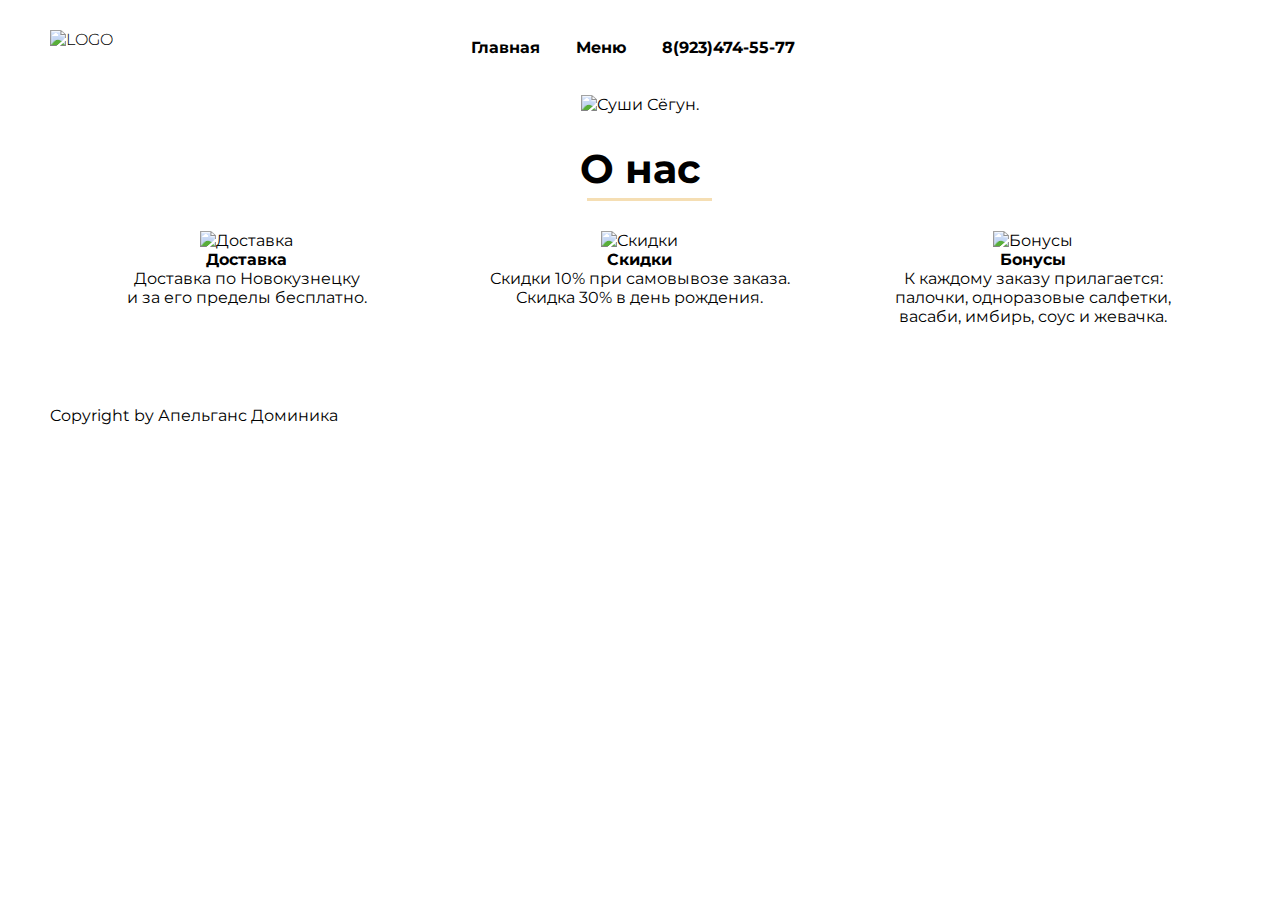
==== index.html @ c0917623 "Add files via upload" ====
<!DOCTYPE html>
<html lang="en">
<head>
	<meta charset="utf-8">
	<title>Shogun</title>
	<link rel="stylesheet" href="style.css">
  <script type="text/javascript" src="script.js"></script>
  <link href="https://fonts.googleapis.com/css2?family=Montserrat&display=swap" rel="stylesheet">
</head>  

<header>
  <div class="logo"><p><img src=".\images\logo.jpg" height="48" width="48" alt="Logo"></p></div>
      <nav> 
       <div class="topnav" id="myTopnav">
        <a href="..\Главная\index.html">Главная</a>
        <a href="..\Меню\index1.html">Меню</a>
        <span class=”phone-small”><a href=”tel:+79234745577>8(923)474-55-77<span></a>
        <a href="..\Главная\index.html" id="menu" class="icon">&#9776;</a>
       </div>
      </nav>
</header>

<body>
<div class="img"><img src=".\images\banner.png" height="420" width="1349" alt="Суши Сёгун."></div>

<main>
	<div class="main__team">
    <div class="wraper">
		<h1>О нас</h1>
		<div class="line"></div>
    
    <div class="team__cards">
		<div class="card"></div>
    <div class="photo"></div>
    <p><img src=".\images\dostavka.png" height="80" width="80" alt="Доставка"></p>
    <h4 class="name">Доставка</h4>
    <p>Доставка по Новокузнецку</p>
    <p>и за его пределы бесплатно.</p>
	</div>
    <div class="team__cards">
    <div class="card"></div>
    <div class="photo"></div>
    <p><img src=".\images\sales.png" height="80" width="80" alt="Скидки"></p>
    <h4 class="name">Скидки</h4>
    <p>Скидки 10% при самовывозе заказа.</p>
    <p>Скидка 30% в день рождения.</p>
  </div>
    <div class="team__cards">
    <div class="card"></div>
    <div class="photo"></div>
    <p><img src=".\images\bonus.png" height="80" width="80" alt="Бонусы"></p>
    <h4 class="name">Бонусы</h4>
    <p>К каждому заказу прилагается:</p>
    <p> палочки, одноразовые салфетки,</p>
    <p> васаби, имбирь, соус и жевачка.</p>
  </div>
  </div>
</div>




</main>

<script src="script.js"></script>
</body>
<footer> Copyright by Апельганс Доминика</footer>
</html>
---- style.css ----
*{
	margin: 0;
	padding: 0;
	font-family: 'Montserrat', sans-serif;
}
a{
	text-decoration: none;
}
li{
	list-style: none;
}
body {
	font-family: 'Montserrat', sans-serif;
	padding: 0 50px;
}
header{
	width: 100%;
	background: #ffffff;
	display: flex;
    height: 80px;
    color: #4F5665;
    font-weight: 300;
}
.logo{
	text-transform: uppercase;
    color: #000;
    cursor: pointer;
    margin-top: 30px;
    margin-left: 0;
}
nav{
	margin-top: 38px;
	margin-left: 29%;
	font-family: 'Montserrat', sans-serif;
}
.topnav a{
	color: #000;
	text-align: left;
	padding: 12px 16px;
	font-size: 16px;
	font-weight: bold;
	font-family: 'Montserrat', sans-serif;
}
.topnav a:hover{
	border-bottom: 3px solid #f5deb3;
}
.topnav .icon{
	display: none;
}

.img{
    margin-top:15px;
    margin-bottom:20px; 
	text-align: center;
}



	.main__team{
		background:#ffffff;
		text-align: center;
		padding: 10px 0 10px 0;
		color: #000; 
	}
	.main__team h1{
        font-size: 40px;
        padding-bottom: 5px;
        margin: 0px;
	}        
	.line{
		width: 125px;
		height: 3px;
		background:  #f5deb3;
		position: relative;
		left: 45.5%;
		margin-bottom: 0px;
	}
    .team__cards{
    	background:#ffffff;
		text-align: center;
		padding: 30px 0 80px 0;
		color: #000;
		width: 33.3333%; 
	    float: left; 
    }







@media screen and (max-width: 1200px) {
	nav{
		margin-left: 20%;
	}
}
@media screen and (max-width: 1105px) {
	nav{
		margin-left: 10%;
	}
}
@media screen and (max-width: 1010px) {
	.topnav a{
		display: none;
	}
	.topnav a.icon{
		float: right;
		margin-top: -17px;
		display: block;
		color: #fff;
	}
	nav{
		width: 100%;
	}
	.topnav.responsive{
		position: relative;
		top: 50px;
		left: -200px;
	}
	header .topnav.responsive{
		height: 340px;
	}
	.topnav.responsive a.icon{
		position: absolute;
		top: -50px;
		left: -200px;
	}
	.topnav.responsive a{
		float: none;
		display: block;
		text-align: left;
	}
}
footer {
height:80px; 
width:100%;
display: block;
}
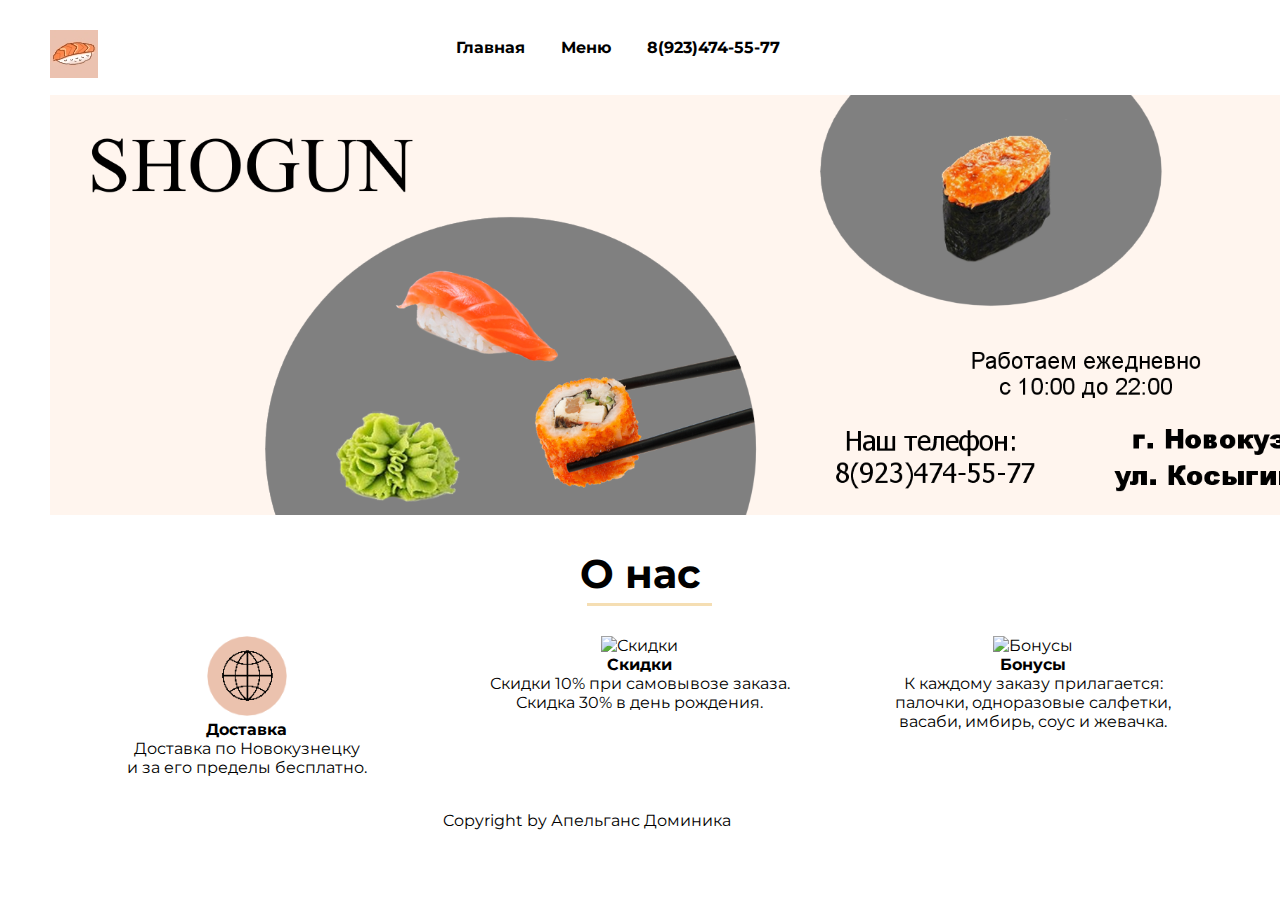
==== commit 4ec9efb6: "Update index.html" ====
--- a/index.html
+++ b/index.html
@@ -9,19 +9,19 @@
 </head>  
 
 <header>
-  <div class="logo"><p><img src=".\images\logo.jpg" height="48" width="48" alt="Logo"></p></div>
+  <div class="logo"><p><img src="logo.jpg" height="48" width="48" alt="Logo"></p></div>
       <nav> 
        <div class="topnav" id="myTopnav">
-        <a href="..\Главная\index.html">Главная</a>
-        <a href="..\Меню\index1.html">Меню</a>
+        <a href="index.html">Главная</a>
+        <a href="index1.html">Меню</a>
         <span class=”phone-small”><a href=”tel:+79234745577>8(923)474-55-77<span></a>
-        <a href="..\Главная\index.html" id="menu" class="icon">&#9776;</a>
+        <a href="index.html" id="menu" class="icon">&#9776;</a>
        </div>
       </nav>
 </header>
 
 <body>
-<div class="img"><img src=".\images\banner.png" height="420" width="1349" alt="Суши Сёгун."></div>
+<div class="img"><img src="banner.png" height="420" width="1349" alt="Суши Сёгун."></div>
 
 <main>
 	<div class="main__team">
@@ -32,7 +32,7 @@
     <div class="team__cards">
 		<div class="card"></div>
     <div class="photo"></div>
-    <p><img src=".\images\dostavka.png" height="80" width="80" alt="Доставка"></p>
+    <p><img src="dostavka.png" height="80" width="80" alt="Доставка"></p>
     <h4 class="name">Доставка</h4>
     <p>Доставка по Новокузнецку</p>
     <p>и за его пределы бесплатно.</p>
@@ -40,7 +40,7 @@
     <div class="team__cards">
     <div class="card"></div>
     <div class="photo"></div>
-    <p><img src=".\images\sales.png" height="80" width="80" alt="Скидки"></p>
+    <p><img src="sales.png" height="80" width="80" alt="Скидки"></p>
     <h4 class="name">Скидки</h4>
     <p>Скидки 10% при самовывозе заказа.</p>
     <p>Скидка 30% в день рождения.</p>
@@ -48,7 +48,7 @@
     <div class="team__cards">
     <div class="card"></div>
     <div class="photo"></div>
-    <p><img src=".\images\bonus.png" height="80" width="80" alt="Бонусы"></p>
+    <p><img src="bonus.png" height="80" width="80" alt="Бонусы"></p>
     <h4 class="name">Бонусы</h4>
     <p>К каждому заказу прилагается:</p>
     <p> палочки, одноразовые салфетки,</p>
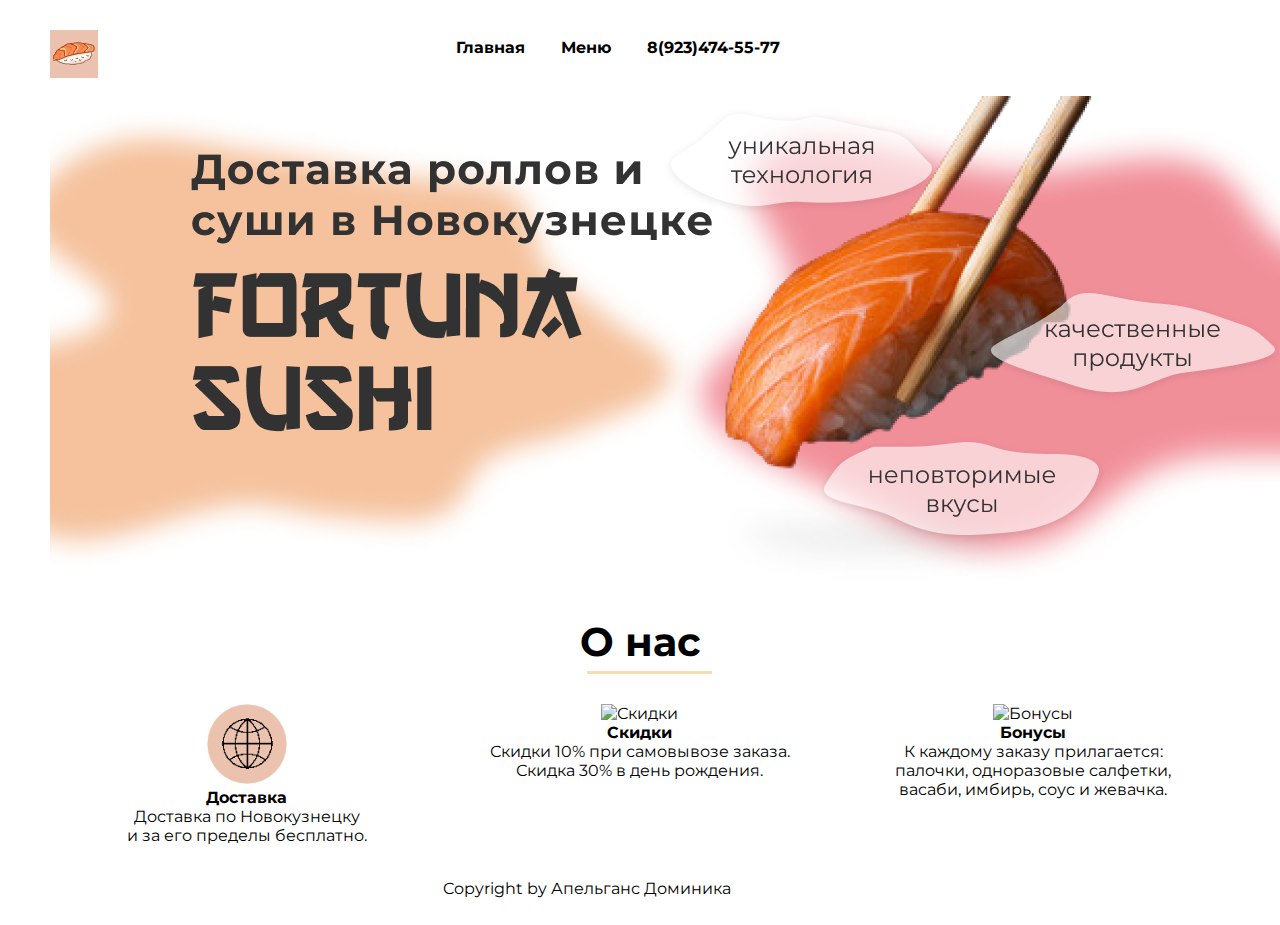
==== commit 06776f51: "Update index.html" ====
--- a/index.html
+++ b/index.html
@@ -21,7 +21,7 @@
 </header>
 
 <body>
-<div class="img"><img src="banner.png" height="420" width="1349" alt="Суши Сёгун."></div>
+<div class="img"><img src="banner.png" height="488" width="1366" alt="Суши Сёгун."></div>
 
 <main>
 	<div class="main__team">
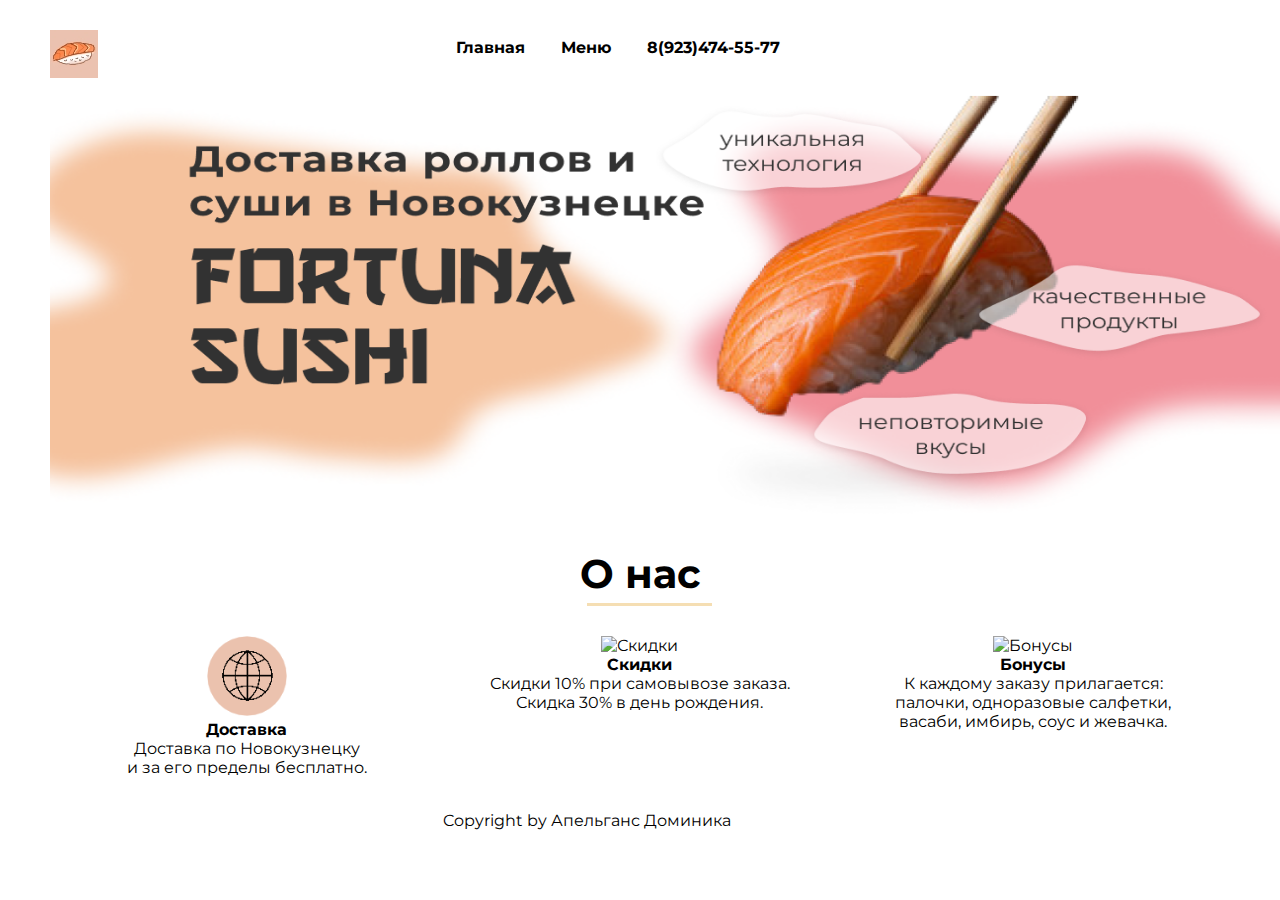
==== commit b6f346dc: "Update index.html" ====
--- a/index.html
+++ b/index.html
@@ -21,7 +21,7 @@
 </header>
 
 <body>
-<div class="img"><img src="banner.png" height="488" width="1366" alt="Суши Сёгун."></div>
+<div class="img"><img src="banner.png" height="420" width="1349" alt="Суши Сёгун."></div>
 
 <main>
 	<div class="main__team">
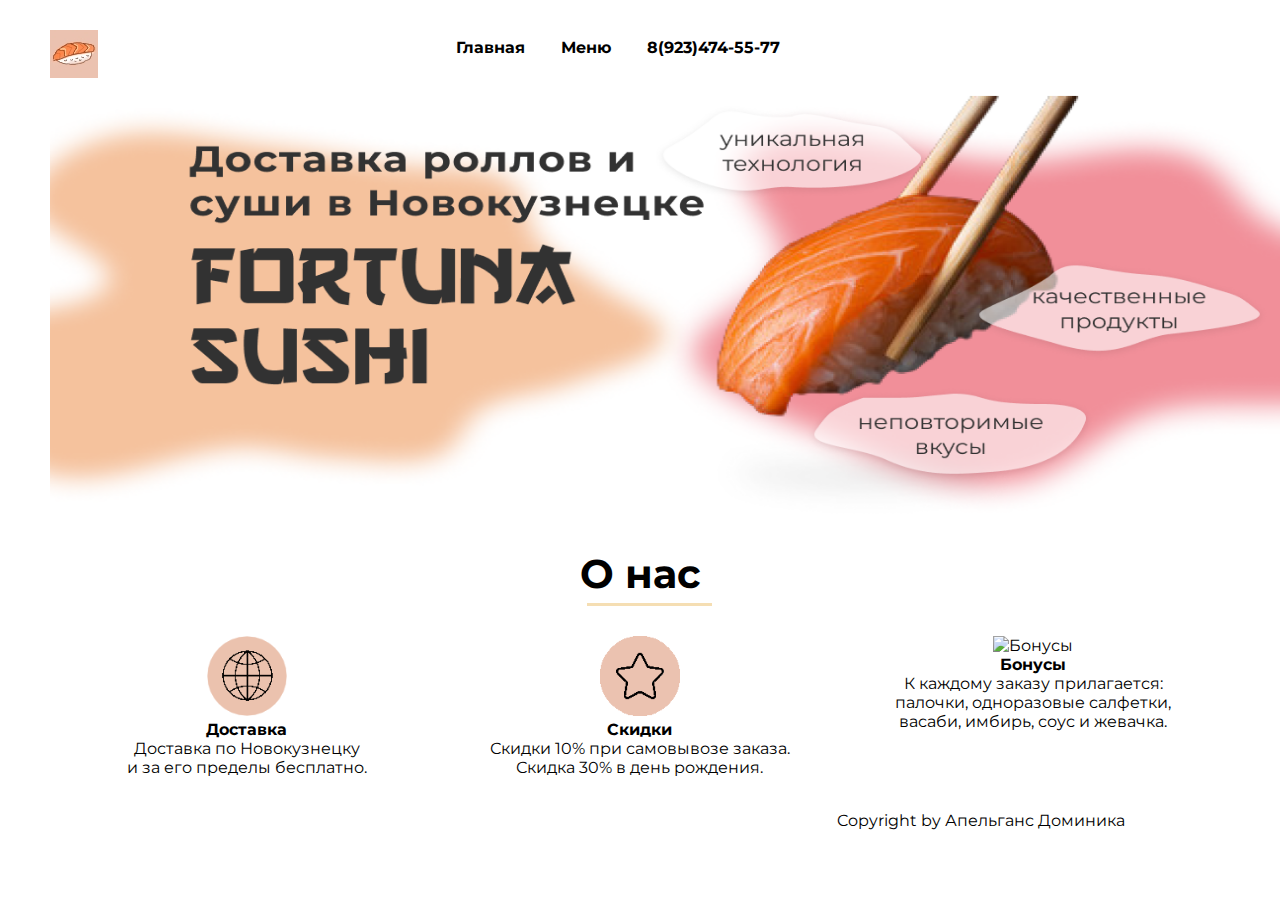
==== commit 7bc6c3bb: "Update index.html" ====
--- a/index.html
+++ b/index.html
@@ -40,7 +40,7 @@
     <div class="team__cards">
     <div class="card"></div>
     <div class="photo"></div>
-    <p><img src="sales.png" height="80" width="80" alt="Скидки"></p>
+    <p><img src="skidki.png" height="80" width="80" alt="Скидки"></p>
     <h4 class="name">Скидки</h4>
     <p>Скидки 10% при самовывозе заказа.</p>
     <p>Скидка 30% в день рождения.</p>
@@ -48,7 +48,7 @@
     <div class="team__cards">
     <div class="card"></div>
     <div class="photo"></div>
-    <p><img src="bonus.png" height="80" width="80" alt="Бонусы"></p>
+    <p><img src="bonusi-i-podarki.png" height="80" width="80" alt="Бонусы"></p>
     <h4 class="name">Бонусы</h4>
     <p>К каждому заказу прилагается:</p>
     <p> палочки, одноразовые салфетки,</p>
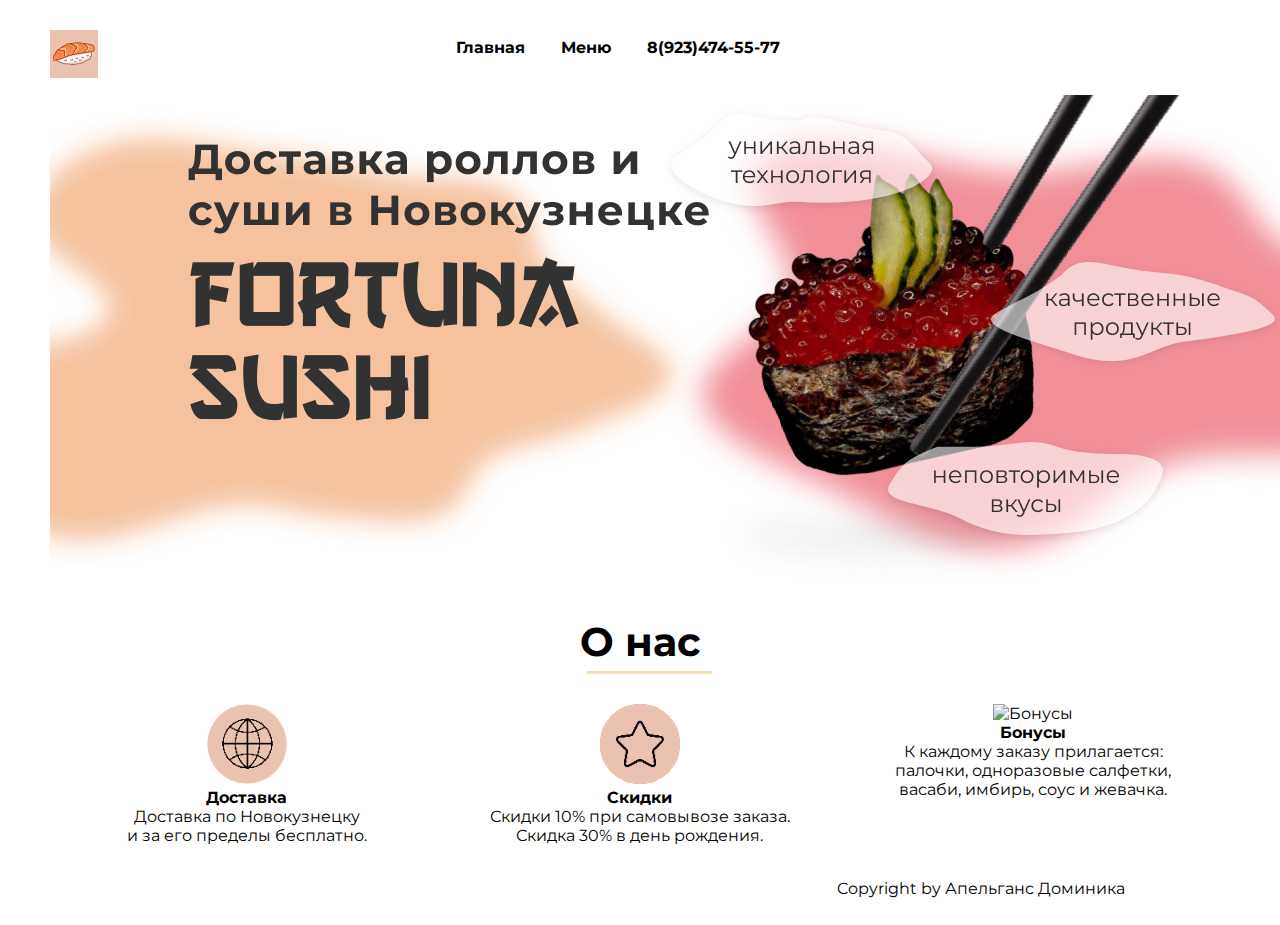
==== commit e5c44dc0: "Update index.html" ====
--- a/index.html
+++ b/index.html
@@ -21,7 +21,7 @@
 </header>
 
 <body>
-<div class="img"><img src="banner.png" height="420" width="1349" alt="Суши Сёгун."></div>
+<div class="img"><img src="banner.png" height="488" width="1366" alt="Суши Сёгун."></div>
 
 <main>
 	<div class="main__team">
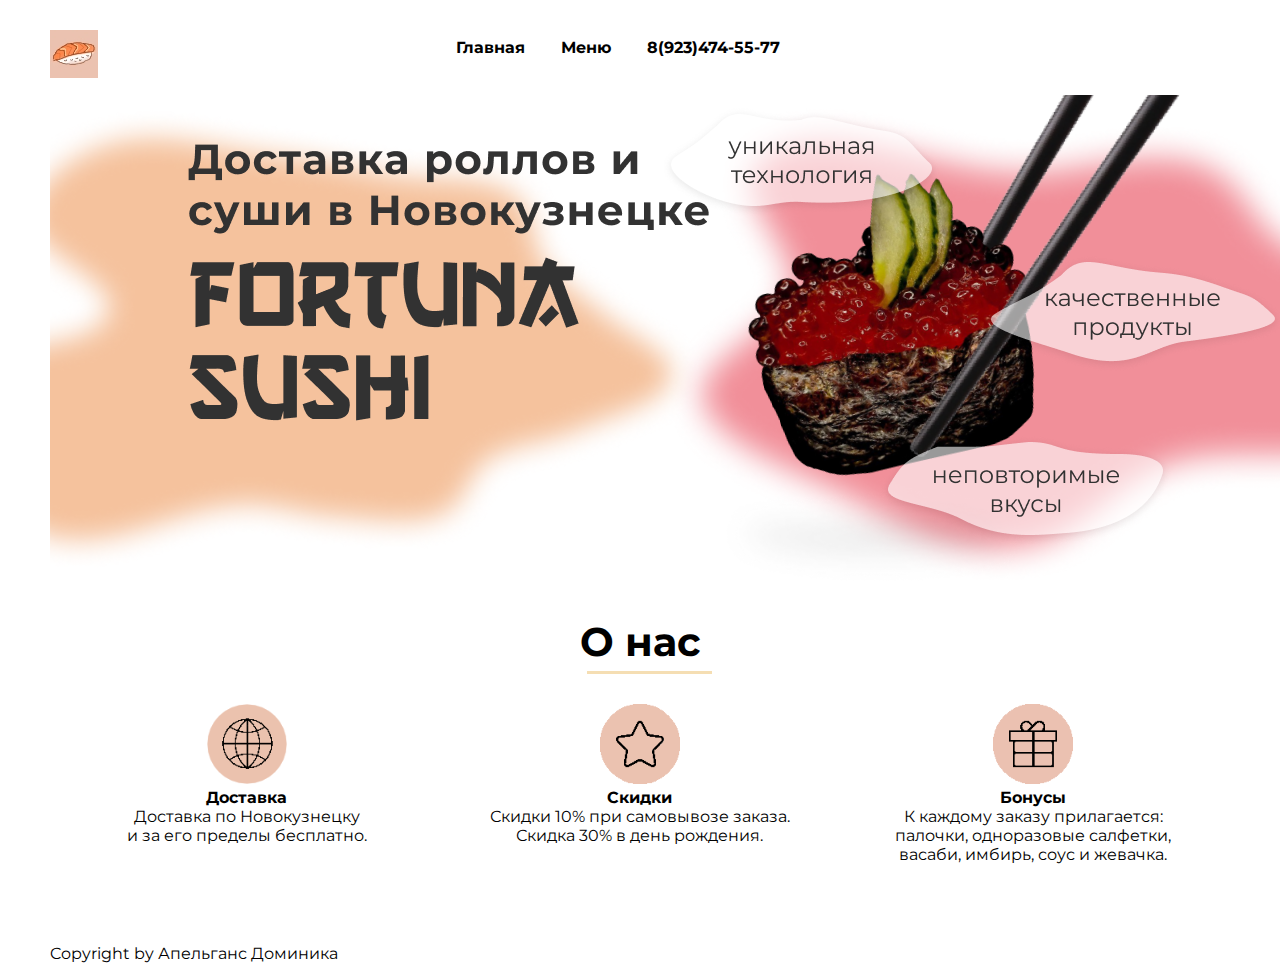
==== commit 0886836b: "Update index.html" ====
--- a/index.html
+++ b/index.html
@@ -48,7 +48,7 @@
     <div class="team__cards">
     <div class="card"></div>
     <div class="photo"></div>
-    <p><img src="bonusi-i-podarki.png" height="80" width="80" alt="Бонусы"></p>
+    <p><img src="bonusi-i-skidki.png" height="80" width="80" alt="Бонусы"></p>
     <h4 class="name">Бонусы</h4>
     <p>К каждому заказу прилагается:</p>
     <p> палочки, одноразовые салфетки,</p>
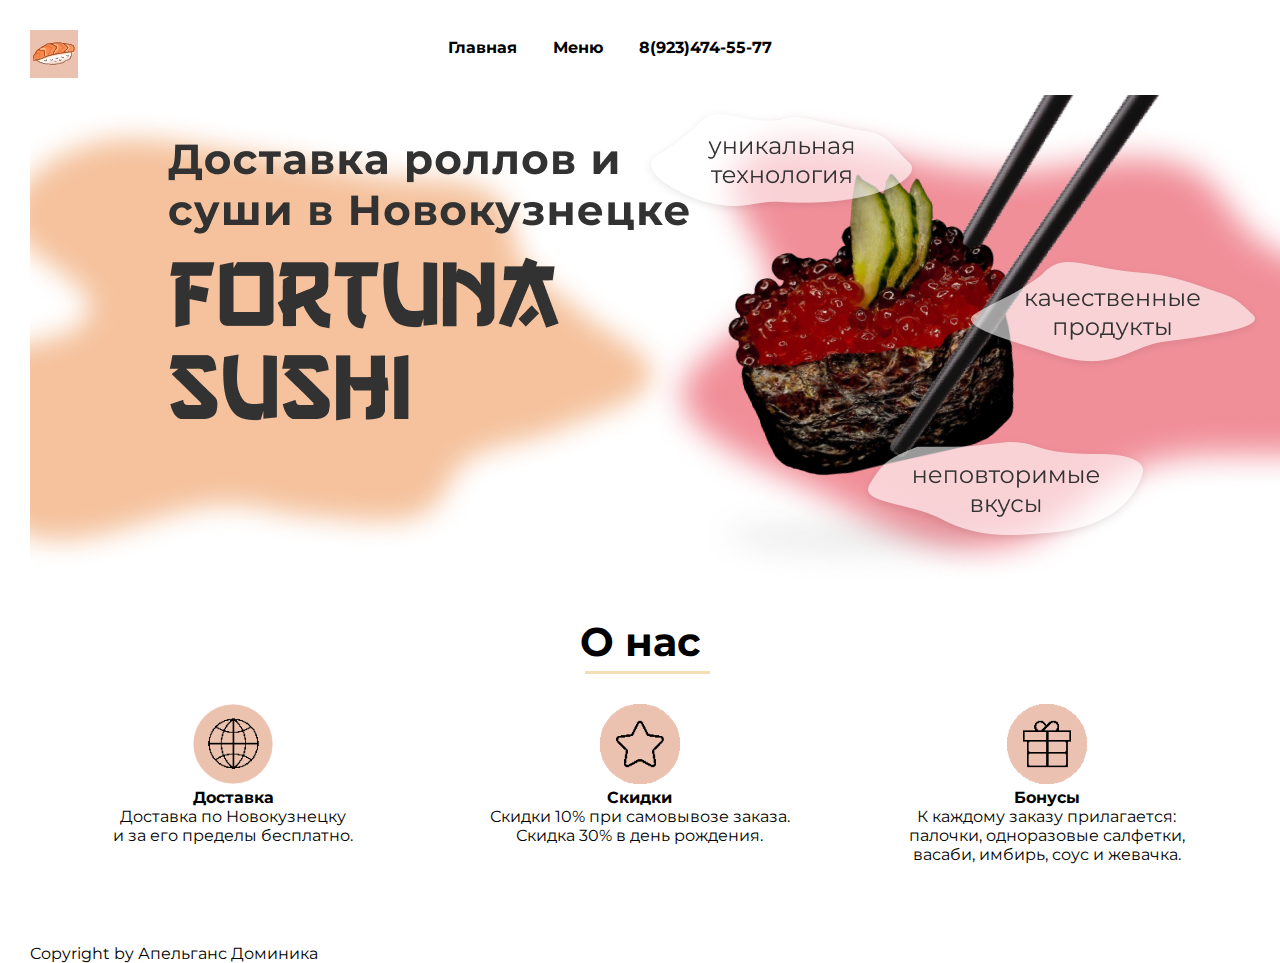
==== commit 64b459b8: "Update index.html" ====
--- a/index.html
+++ b/index.html
@@ -14,7 +14,7 @@
        <div class="topnav" id="myTopnav">
         <a href="index.html">Главная</a>
         <a href="index1.html">Меню</a>
-        <span class=”phone-small”><a href=”tel:+79234745577>8(923)474-55-77<span></a>
+        <span class=”phone-small”><a href=”tel:+79234745577">8(923)474-55-77<span></a>
         <a href="index.html" id="menu" class="icon">&#9776;</a>
        </div>
       </nav>
--- a/style.css
+++ b/style.css
@@ -11,7 +11,7 @@
 }
 body {
 	font-family: 'Montserrat', sans-serif;
-	padding: 0 50px;
+	padding: 0 30px;
 }
 header{
 	width: 100%;
@@ -136,4 +136,4 @@
 height:80px; 
 width:100%;
 display: block;
-}+}
